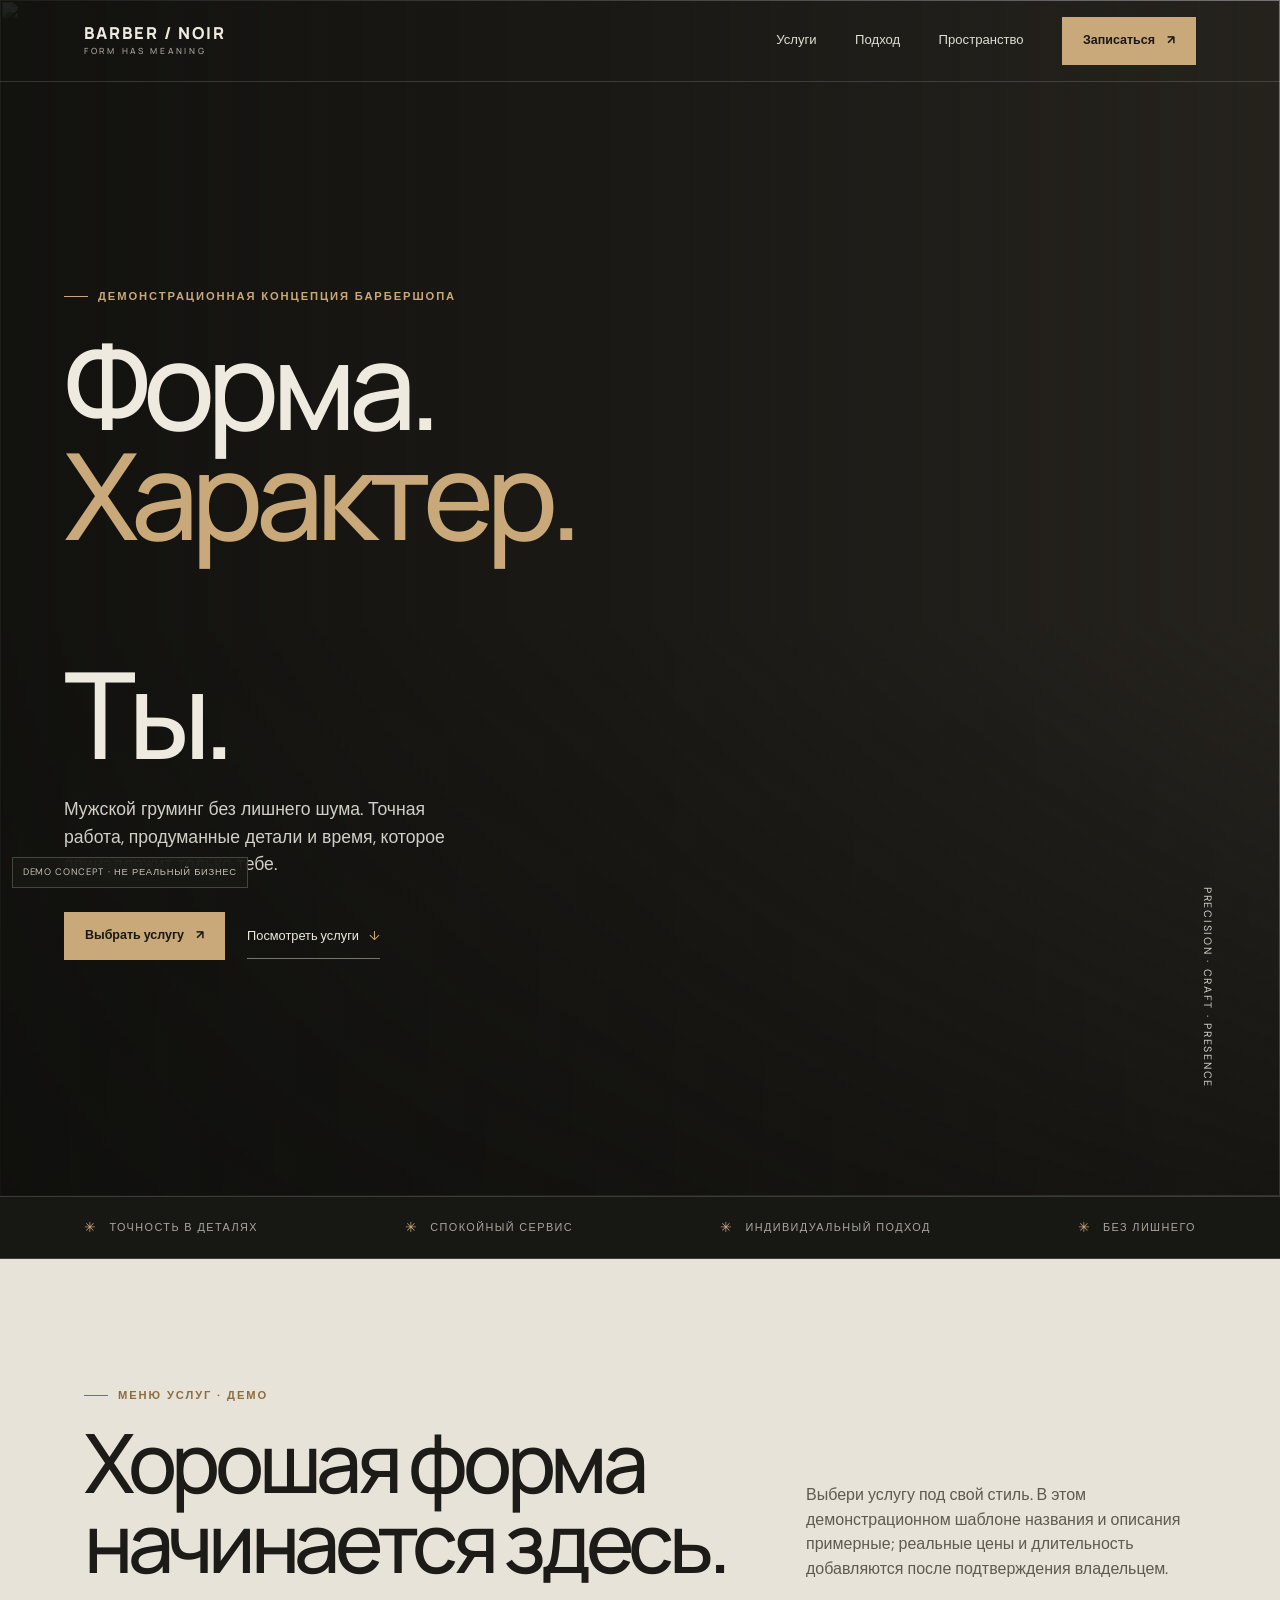
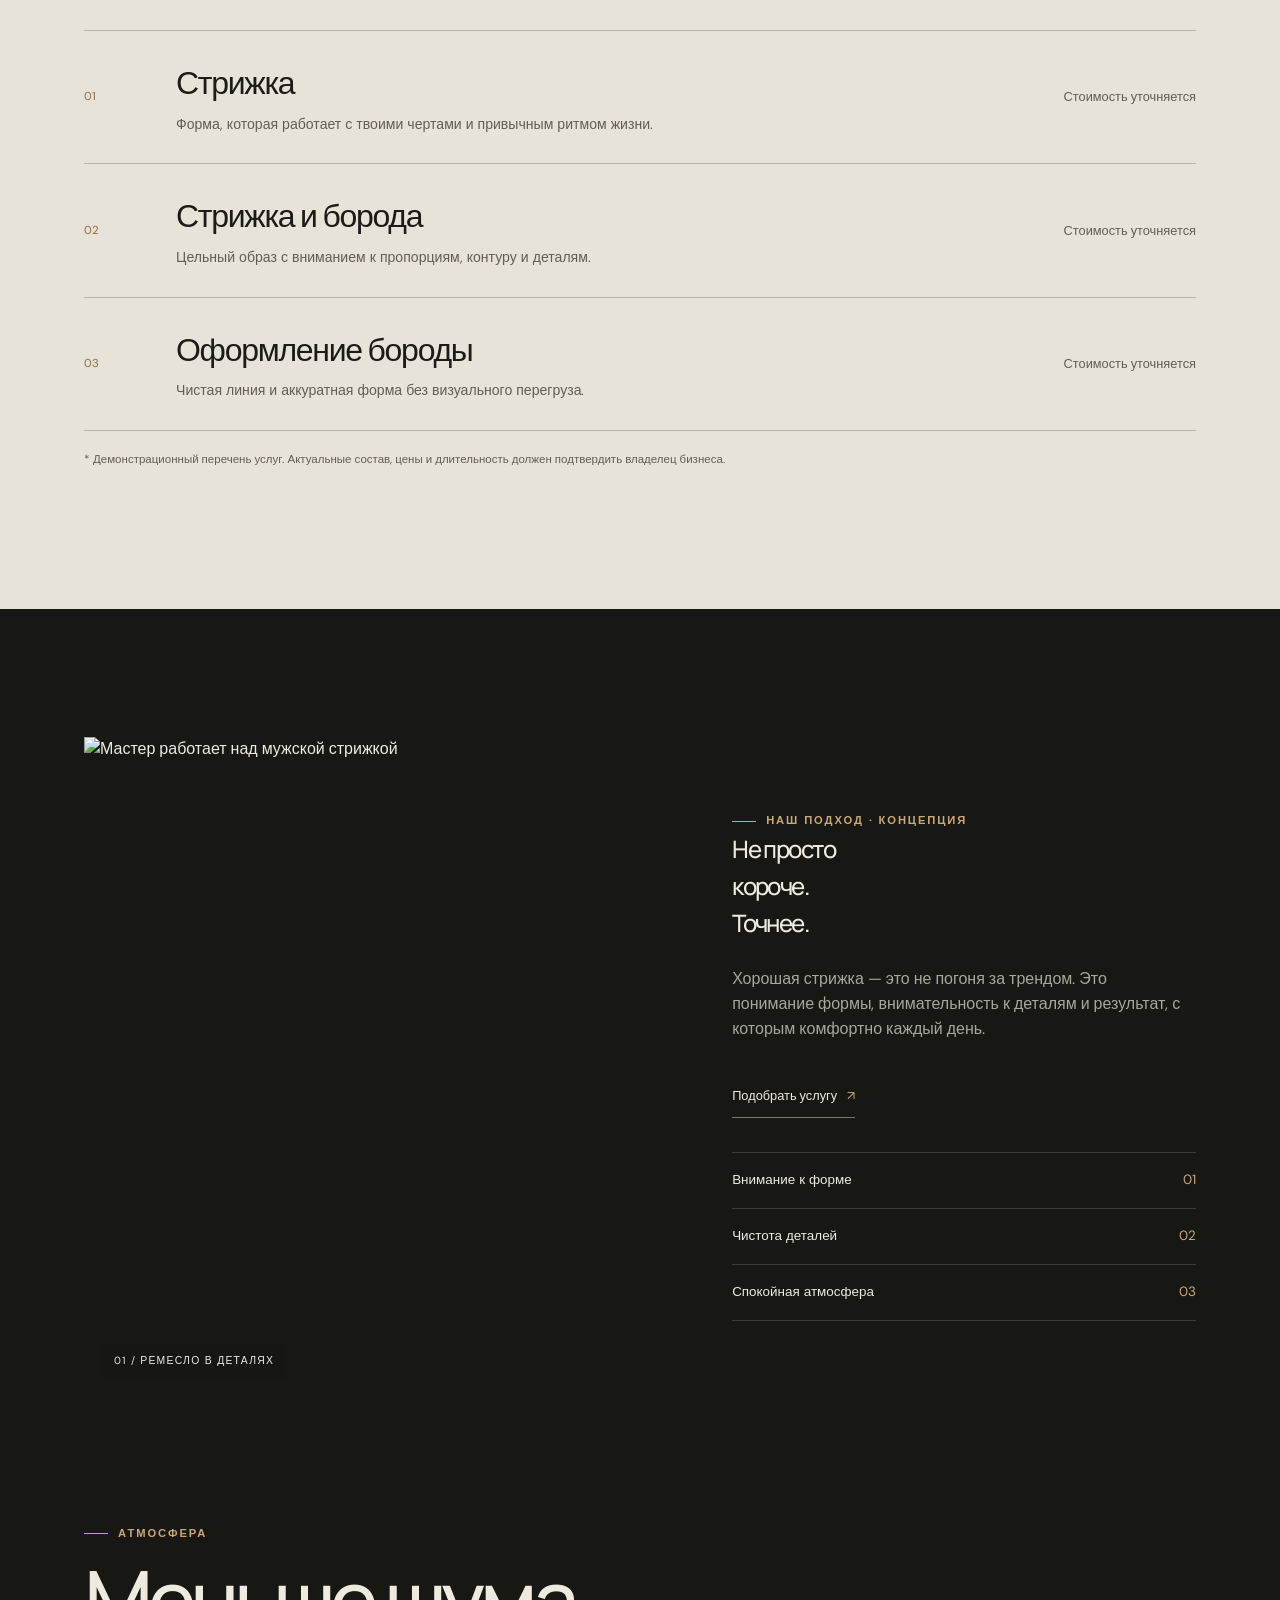
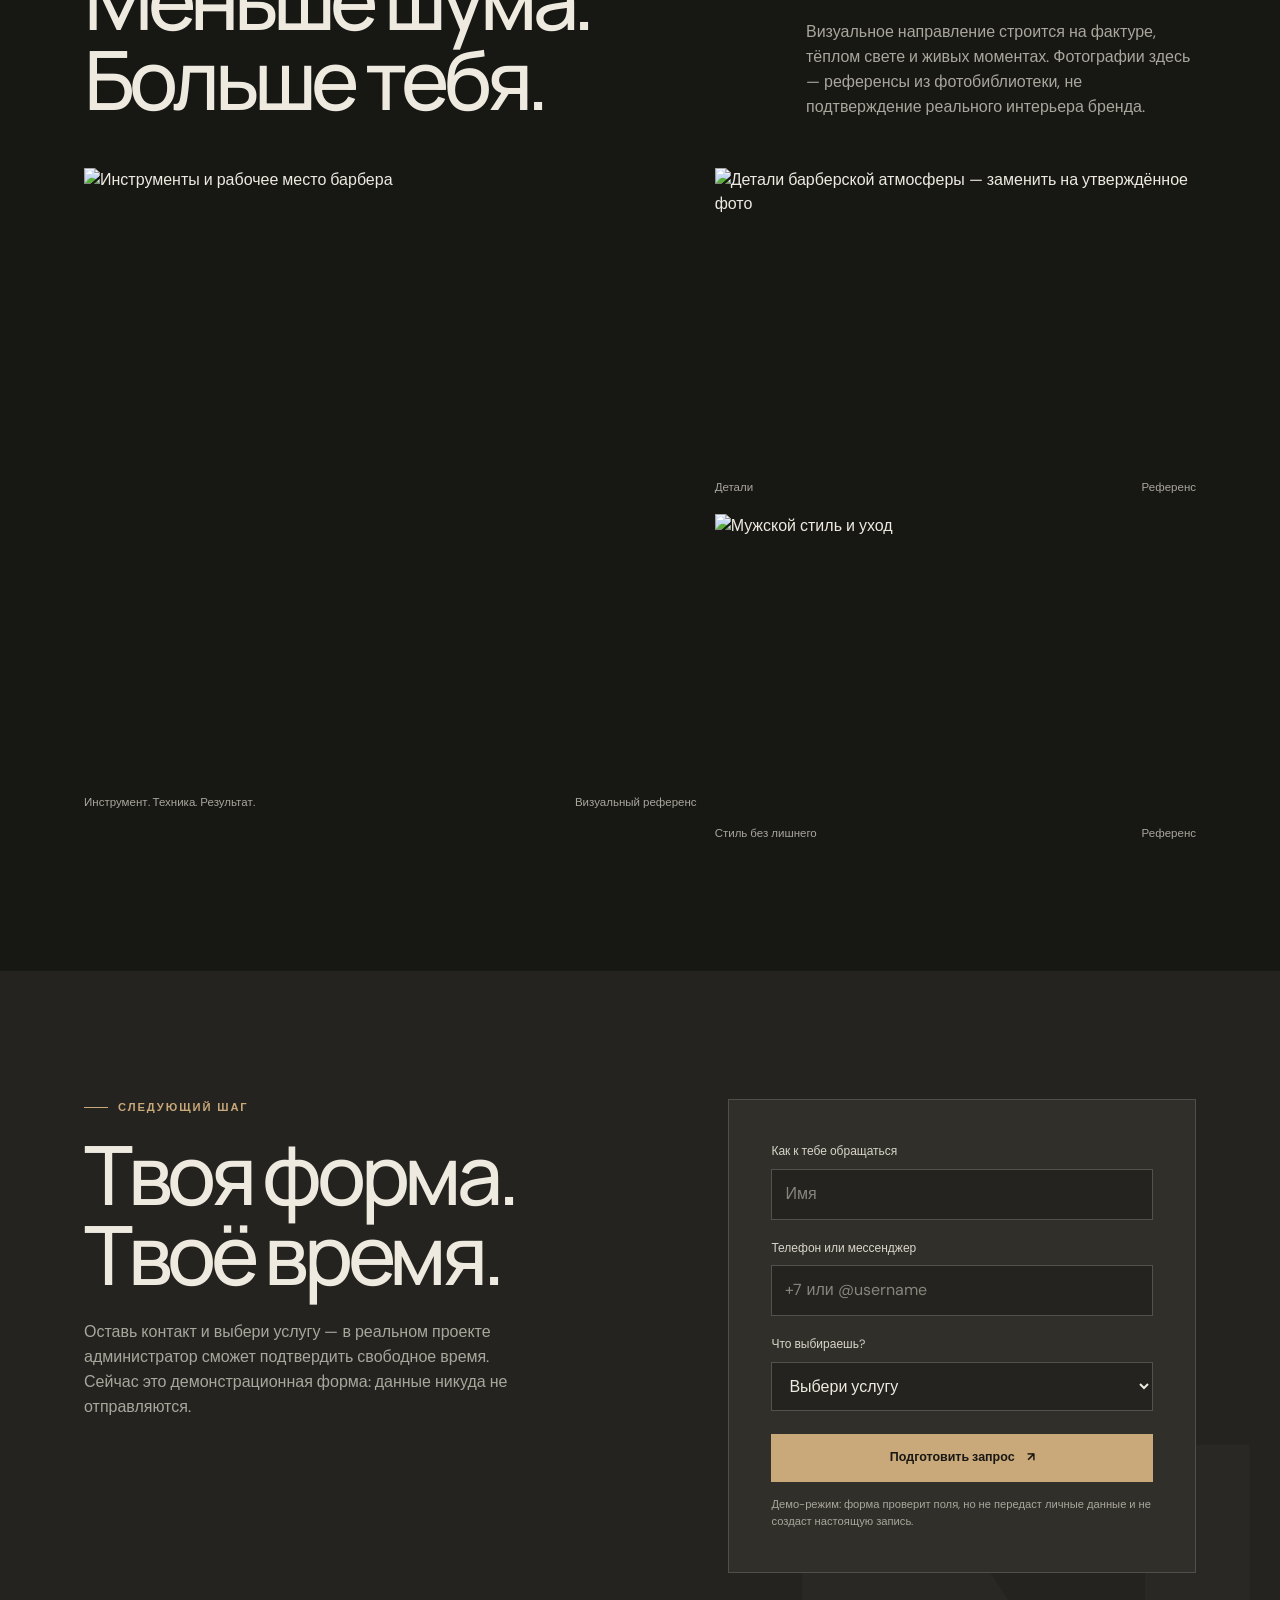
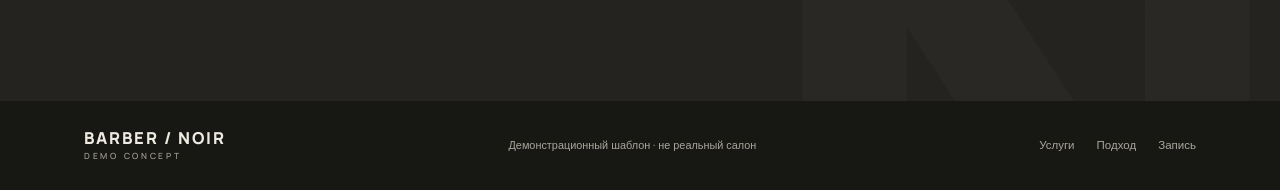
==== demos/barber-noir/index.html @ 36e1f961 "Build BARBER NOIR premium barber landing page demo" ====
<!doctype html>
<html lang="ru">
<head>
  <meta charset="utf-8">
  <meta name="viewport" content="width=device-width, initial-scale=1">
  <meta name="theme-color" content="#171714">
  <meta name="description" content="BARBER / NOIR — демонстрационная концепция современного барбершопа. Чёткая форма, внимание к деталям и спокойная атмосфера.">
  <meta property="og:type" content="website">
  <meta property="og:title" content="BARBER / NOIR — форма имеет значение">
  <meta property="og:description" content="Демонстрационная концепция премиального барбершопа.">
  <title>BARBER / NOIR — форма имеет значение</title>
  <link rel="preconnect" href="https://images.unsplash.com">
  <link rel="preconnect" href="https://fonts.googleapis.com">
  <link rel="preconnect" href="https://fonts.gstatic.com" crossorigin>
  <link href="https://fonts.googleapis.com/css2?family=DM+Sans:wght@400;500;600;700&family=Manrope:wght@400;500;600;700;800&display=swap" rel="stylesheet">
  <style>
    :root{color-scheme:dark;--bg:#171714;--panel:#20201c;--paper:#eeeae0;--muted:#a9a69c;--line:rgba(238,234,224,.17);--accent:#c9a879;--max:1240px;--pad:clamp(20px,5vw,72px);--ease:cubic-bezier(.22,1,.36,1)}
    *,*::before,*::after{box-sizing:border-box}
    html{scroll-behavior:smooth;scroll-padding-top:90px}
    body{margin:0;background:var(--bg);color:var(--paper);font-family:"DM Sans",sans-serif;line-height:1.55;-webkit-font-smoothing:antialiased}
    body.menu-open{overflow:hidden}
    img{display:block;width:100%;height:100%;object-fit:cover}
    a{color:inherit;text-decoration:none}
    button,input,select,textarea{font:inherit}
    button,a,input,select,textarea{-webkit-tap-highlight-color:transparent}
    a:focus-visible,button:focus-visible,input:focus-visible,select:focus-visible{outline:2px solid var(--accent);outline-offset:4px}
    .skip{position:absolute;left:12px;top:-60px;background:var(--paper);color:var(--bg);padding:12px 16px;z-index:100}
    .skip:focus{top:12px}
    .container{width:min(100%,var(--max));margin-inline:auto;padding-inline:var(--pad)}
    .eyebrow{display:flex;align-items:center;gap:10px;color:var(--accent);font-size:.7rem;font-weight:700;letter-spacing:.17em;text-transform:uppercase}
    .eyebrow:before{content:"";width:24px;height:1px;background:currentColor}
    .serif{font-family:"Manrope",sans-serif;letter-spacing:-.065em;font-weight:500}
    .nav{height:82px;position:absolute;inset:0 0 auto;z-index:20;border-bottom:1px solid rgba(255,255,255,.15)}
    .nav-inner{height:100%;display:flex;align-items:center;justify-content:space-between;gap:24px}
    .brand{font-family:"Manrope",sans-serif;font-weight:800;font-size:1.03rem;letter-spacing:.12em;line-height:1.1}
    .brand span{display:block;font-size:.53rem;letter-spacing:.32em;color:var(--muted);font-weight:500;margin-top:5px}
    .nav-links{display:flex;gap:clamp(18px,3vw,42px);align-items:center;font-size:.82rem;color:#e1ded5}
    .nav-links a:not(.nav-cta):hover{color:var(--accent)}
    .nav-cta,.button{display:inline-flex;align-items:center;justify-content:center;gap:12px;min-height:48px;padding:0 20px;border:1px solid var(--accent);background:var(--accent);color:#191814;font-size:.78rem;font-weight:700;transition:background .25s ease,color .25s ease,border-color .25s ease,transform .25s ease}
    .nav-cta:hover,.button:hover{background:transparent;color:var(--paper);transform:translateY(-2px)}
    .menu-toggle{display:none;border:1px solid var(--line);color:var(--paper);background:transparent;width:44px;height:44px;cursor:pointer}
    .hero{min-height:min(850px,100svh);min-height: min(850px, 100svh);position:relative;display:flex;align-items:flex-end;overflow:hidden;background:#28251f}
    .hero-bg{position:absolute;inset:0}
    .hero-bg img{object-position:center 40%;filter:brightness(.65) saturate(.68);animation:hero-settle 1.4s var(--ease) both}
    .hero:after{content:"";position:absolute;inset:0;background:linear-gradient(90deg,rgba(15,15,13,.87) 0%,rgba(15,15,13,.54) 48%,rgba(15,15,13,.08) 100%),linear-gradient(0deg,rgba(15,15,13,.65),transparent 48%)}
    .hero-content{position:relative;z-index:1;padding-top:160px;padding-bottom:clamp(56px,9vw,108px);width:100%}
    .hero-kicker{margin-bottom:25px;animation:rise .9s .1s var(--ease) both}
    h1,h2,h3,p{margin-top:0}
    h1{font-size:clamp(3.4rem,9.4vw,8.8rem);line-height:.91;margin:0 0 28px;max-width:950px;font-weight:500}
    h1 span{color:var(--accent);display:block}
    .hero-copy{max-width:410px;color:#d2cfc6;font-size:clamp(.98rem,1.5vw,1.1rem);margin-bottom:34px;animation:rise .9s .25s var(--ease) both}
    .hero-actions{display:flex;align-items:center;gap:22px;flex-wrap:wrap;animation:rise .9s .35s var(--ease) both}
    .text-link{font-size:.8rem;color:var(--paper);display:inline-flex;align-items:center;gap:10px;border-bottom:1px solid rgba(238,234,224,.45);padding:12px 0}
    .text-link span{color:var(--accent);transition:transform .25s}
    .text-link:hover span{transform:translateX(4px)}
    .hero-meta{position:absolute;right:var(--pad);bottom:clamp(56px,9vw,108px);z-index:2;color:#d2cfc6;font-size:.67rem;letter-spacing:.16em;text-transform:uppercase;writing-mode:vertical-rl}
    .ticker{border-bottom:1px solid var(--line);border-top:1px solid var(--line);overflow:hidden}
    .ticker-inner{display:flex;justify-content:space-between;gap:26px;flex-wrap:wrap;padding-block:20px;color:var(--muted);font-size:.68rem;letter-spacing:.13em;text-transform:uppercase}
    .ticker-inner span{display:flex;align-items:center;gap:12px}
    .ticker-inner span:before{content:"✳";color:var(--accent);font-size:.85rem}
    section{padding-block:clamp(78px,10vw,142px)}
    .section-head{display:grid;grid-template-columns:1fr minmax(240px,390px);gap:36px;align-items:end;margin-bottom:48px}
    .section-head h2,.story h2,.booking h2{font-size:clamp(2.6rem,6.4vw,6rem);line-height:.98;margin:17px 0 0;font-weight:500}
    .section-head p{color:var(--muted);margin:0;max-width:390px}
    .services{background:#e8e3d8;color:#1c1b17}
    .services .eyebrow{color:#8c6d43}
    .services .section-head p{color:#5e5a51}
    .service-list{border-top:1px solid rgba(28,27,23,.24)}
    .service{display:grid;grid-template-columns:70px 1fr auto;gap:22px;align-items:center;padding:28px 0;border-bottom:1px solid rgba(28,27,23,.24)}
    .service-num{font-size:.72rem;color:#8c6d43}
    .service h3{font-size:clamp(1.25rem,2.5vw,2rem);font-weight:500;letter-spacing:-.04em;margin:0 0 5px}
    .service p{color:#625e55;font-size:.88rem;margin:0;max-width:530px}
    .service-price{font-size:.8rem;white-space:nowrap;color:#625e55}
    .service-note{font-size:.72rem;color:#625e55;margin-top:20px}
    .story-grid{display:grid;grid-template-columns:1fr .85fr;gap:clamp(40px,8vw,112px);align-items:center}
    .story-photo{height:clamp(380px,55vw,660px);position:relative}
    .story-photo img{object-position:center}
    .photo-index{position:absolute;left:18px;bottom:18px;padding:10px 12px;background:rgba(23,23,20,.85);font-size:.65rem;letter-spacing:.12em;text-transform:uppercase}
    .story-copy h2{margin-bottom:26px}
    .story-copy>p{color:var(--muted);max-width:450px;margin-bottom:32px}
    .principles{border-top:1px solid var(--line);margin-top:34px}
    .principle{display:flex;justify-content:space-between;gap:18px;padding:17px 0;border-bottom:1px solid var(--line);font-size:.84rem}
    .principle span:last-child{color:var(--accent)}
    .gallery{padding-top:0}
    .gallery-grid{display:grid;grid-template-columns:1.12fr .88fr;gap:18px;align-items:start}
    .gallery-main{height:clamp(330px,50vw,610px)}
    .gallery-side{display:grid;gap:18px}
    .gallery-small{height:clamp(155px,24vw,295px)}
    .gallery-caption{display:flex;justify-content:space-between;gap:20px;margin-top:16px;color:var(--muted);font-size:.72rem}
    .booking{background:#24231f;position:relative;overflow:hidden}
    .booking:after{content:"N";position:absolute;right:-.03em;bottom:-.5em;font-family:"Manrope",sans-serif;font-size:min(65vw,760px);line-height:1;color:rgba(255,255,255,.025);font-weight:800;pointer-events:none}
    .booking-grid{position:relative;z-index:1;display:grid;grid-template-columns:1fr .8fr;gap:60px;align-items:start}
    .booking h2{max-width:650px;margin-bottom:26px}
    .booking-copy{color:var(--muted);max-width:440px}
    .booking-form{background:#302f29;padding:clamp(22px,4vw,42px);border:1px solid var(--line)}
    .field{display:grid;gap:8px;margin-bottom:19px}
    .field label{font-size:.75rem;color:#d9d5cb}
    .field input,.field select{width:100%;min-height:49px;padding:12px 13px;color:var(--paper);background:#24231f;border:1px solid rgba(238,234,224,.23);border-radius:0}
    .field input::placeholder{color:#88857c}
    .field select option{background:#24231f}
    .form-submit{width:100%;cursor:pointer;margin-top:4px}
    .form-note{font-size:.7rem;color:var(--muted);margin:14px 0 0}
    .form-status{display:none;padding:13px;margin-top:14px;border:1px solid var(--accent);font-size:.82rem;color:var(--paper)}
    .form-status.show{display:block}
    .footer{padding-block:28px}
    .footer-inner{display:flex;align-items:center;justify-content:space-between;gap:22px;flex-wrap:wrap}
    .footer-copy{font-size:.68rem;color:var(--muted)}
    .footer-links{display:flex;gap:22px;font-size:.72rem;color:var(--muted)}
    .demo-stamp{position:fixed;z-index:40;bottom:12px;left:12px;background:rgba(23,23,20,.88);border:1px solid rgba(238,234,224,.22);padding:7px 10px;color:#c5c0b5;font-size:.59rem;letter-spacing:.07em;backdrop-filter:blur(8px)}
    .reveal{opacity:1;transform:none}
    .js-ready .reveal{opacity:0;transform:translateY(22px);transition:opacity .75s var(--ease),transform .75s var(--ease)}
    .js-ready .reveal.is-visible{opacity:1;transform:translateY(0)}
    @keyframes rise{from{opacity:0;transform:translateY(22px)}to{opacity:1;transform:translateY(0)}}
    @keyframes hero-settle{from{transform:scale(1.045)}to{transform:scale(1)}}
    @media(min-width:1500px){.hero{min-height:900px}}
    @media(max-width:760px){
      .nav{height:72px}.nav-links{display:none;position:fixed;inset:72px 0 0;background:rgba(23,23,20,.98);padding:36px var(--pad);align-items:stretch;flex-direction:column;gap:0;font-size:1.2rem}
      .nav-links.open{display:flex}.nav-links>a:not(.nav-cta){padding:17px 0;border-bottom:1px solid var(--line)}
      .nav-cta{margin-top:22px}.menu-toggle{display:block}.hero{min-height:760px;min-height:90svh}.hero-bg img{object-position:58% center}.hero:after{background:linear-gradient(90deg,rgba(15,15,13,.79),rgba(15,15,13,.22)),linear-gradient(0deg,rgba(15,15,13,.65),transparent 70%)}
      .hero-content{padding-top:145px;padding-bottom:76px}.hero-meta{display:none}h1{font-size:clamp(3.4rem,15vw,6.2rem)}
      .ticker-inner{justify-content:flex-start;gap:15px 25px}.section-head{grid-template-columns:1fr;gap:18px;margin-bottom:32px}
      .service{grid-template-columns:32px 1fr;gap:12px;padding:22px 0}.service-price{grid-column:2}
      .story-grid,.booking-grid{grid-template-columns:1fr;gap:38px}.story-photo{height:115vw;max-height:540px;order:2}.story-copy{order:1}
      .gallery-grid{grid-template-columns:1fr;gap:16px}.gallery-main{height:110vw;max-height:520px}.gallery-side{grid-template-columns:1fr 1fr;gap:12px}.gallery-small{height:45vw;max-height:250px}
      .booking-grid{gap:28px}.footer-inner{align-items:flex-start;flex-direction:column}.footer-links{flex-wrap:wrap}
    }
    @media(max-width:390px){.hero-actions{align-items:flex-start;flex-direction:column;gap:10px}.button{width:100%}.gallery-caption{flex-direction:column;gap:4px}}
    @media(prefers-reduced-motion:reduce){html{scroll-behavior:auto}*,*::before,*::after{animation-duration:.01ms!important;animation-iteration-count:1!important;transition-duration:.01ms!important;scroll-behavior:auto!important}.js-ready .reveal{opacity:1;transform:none}}
  </style>
  <script>document.documentElement.classList.add('js-ready');</script>
</head>
<body>
  <a class="skip" href="#main">Перейти к содержанию</a>
  <header class="nav">
    <div class="container nav-inner">
      <a class="brand" href="#top" aria-label="BARBER NOIR — на главную">BARBER / NOIR<span>FORM HAS MEANING</span></a>
      <nav class="nav-links" id="nav-links" aria-label="Основная навигация">
        <a href="#services">Услуги</a><a href="#approach">Подход</a><a href="#space">Пространство</a><a class="nav-cta" href="#booking">Записаться <span aria-hidden="true">↗</span></a>
      </nav>
      <button class="menu-toggle" type="button" aria-label="Открыть меню" aria-controls="nav-links" aria-expanded="false"><span aria-hidden="true">☰</span></button>
    </div>
  </header>
  <main id="main">
    <section class="hero" id="top" aria-labelledby="hero-title">
      <div class="hero-bg" aria-hidden="true"><img src="https://images.unsplash.com/photo-1503951914875-452162b0f3f1?auto=format&fit=crop&w=2200&q=85" alt="" fetchpriority="high"></div>
      <div class="container hero-content">
        <div class="eyebrow hero-kicker">Демонстрационная концепция барбершопа</div>
        <h1 class="serif" id="hero-title">Форма.<br><span>Характер.</span><br>Ты.</h1>
        <p class="hero-copy">Мужской груминг без лишнего шума. Точная работа, продуманные детали и время, которое принадлежит только тебе.</p>
        <div class="hero-actions"><a class="button" href="#booking">Выбрать услугу <span aria-hidden="true">↗</span></a><a class="text-link" href="#services">Посмотреть услуги <span aria-hidden="true">↓</span></a></div>
      </div>
      <div class="hero-meta" aria-hidden="true">Precision · Craft · Presence</div>
    </section>
    <div class="ticker" aria-label="Принципы бренда"><div class="container ticker-inner"><span>Точность в деталях</span><span>Спокойный сервис</span><span>Индивидуальный подход</span><span>Без лишнего</span></div></div>
    <section class="services" id="services" aria-labelledby="services-title">
      <div class="container">
        <div class="section-head reveal"><div><div class="eyebrow">Меню услуг · демо</div><h2 class="serif" id="services-title">Хорошая форма<br>начинается здесь.</h2></div><p>Выбери услугу под свой стиль. В этом демонстрационном шаблоне названия и описания примерные; реальные цены и длительность добавляются после подтверждения владельцем.</p></div>
        <div class="service-list">
          <article class="service reveal"><div class="service-num">01</div><div><h3>Стрижка</h3><p>Форма, которая работает с твоими чертами и привычным ритмом жизни.</p></div><div class="service-price">Стоимость уточняется</div></article>
          <article class="service reveal"><div class="service-num">02</div><div><h3>Стрижка и борода</h3><p>Цельный образ с вниманием к пропорциям, контуру и деталям.</p></div><div class="service-price">Стоимость уточняется</div></article>
          <article class="service reveal"><div class="service-num">03</div><div><h3>Оформление бороды</h3><p>Чистая линия и аккуратная форма без визуального перегруза.</p></div><div class="service-price">Стоимость уточняется</div></article>
        </div>
        <p class="service-note">* Демонстрационный перечень услуг. Актуальные состав, цены и длительность должен подтвердить владелец бизнеса.</p>
      </div>
    </section>
    <section id="approach" aria-labelledby="approach-title">
      <div class="container story-grid">
        <div class="story-photo reveal"><img src="https://images.unsplash.com/photo-1621605815971-fbc98d665033?auto=format&fit=crop&w=1200&q=85" alt="Мастер работает над мужской стрижкой" loading="lazy"><span class="photo-index">01 / Ремесло в деталях</span></div>
        <div class="story-copy reveal"><div class="eyebrow">Наш подход · концепция</div><h2 class="serif" id="approach-title">Не просто<br>короче.<br>Точнее.</h2><p>Хорошая стрижка — это не погоня за трендом. Это понимание формы, внимательность к деталям и результат, с которым комфортно каждый день.</p><a class="text-link" href="#booking">Подобрать услугу <span aria-hidden="true">↗</span></a><div class="principles"><div class="principle"><span>Внимание к форме</span><span>01</span></div><div class="principle"><span>Чистота деталей</span><span>02</span></div><div class="principle"><span>Спокойная атмосфера</span><span>03</span></div></div></div>
      </div>
    </section>
    <section class="gallery" id="space" aria-labelledby="space-title">
      <div class="container">
        <div class="section-head reveal"><div><div class="eyebrow">Атмосфера</div><h2 class="serif" id="space-title">Меньше шума.<br>Больше тебя.</h2></div><p>Визуальное направление строится на фактуре, тёплом свете и живых моментах. Фотографии здесь — референсы из фотобиблиотеки, не подтверждение реального интерьера бренда.</p></div>
        <div class="gallery-grid">
          <figure class="reveal" style="margin:0"><div class="gallery-main"><img src="https://images.unsplash.com/photo-1599351431202-1e0f0137899a?auto=format&fit=crop&w=1400&q=85" alt="Инструменты и рабочее место барбера" loading="lazy"></div><figcaption class="gallery-caption"><span>Инструмент. Техника. Результат.</span><span>Визуальный референс</span></figcaption></figure>
          <div class="gallery-side">
            <figure class="reveal" style="margin:0"><div class="gallery-small"><img src="https://images.unsplash.com/photo- barber-placeholder?auto=format&fit=crop&w=900&q=80" alt="Детали барберской атмосферы — заменить на утверждённое фото" loading="lazy"></div><figcaption class="gallery-caption"><span>Детали</span><span>Референс</span></figcaption></figure>
            <figure class="reveal" style="margin:0"><div class="gallery-small"><img src="https://images.unsplash.com/photo-1512690459411-b9245aed614b?auto=format&fit=crop&w=900&q=85" alt="Мужской стиль и уход" loading="lazy"></div><figcaption class="gallery-caption"><span>Стиль без лишнего</span><span>Референс</span></figcaption></figure>
          </div>
        </div>
      </div>
    </section>
    <section class="booking" id="booking" aria-labelledby="booking-title">
      <div class="container booking-grid">
        <div class="reveal"><div class="eyebrow">Следующий шаг</div><h2 class="serif" id="booking-title">Твоя форма.<br>Твоё время.</h2><p class="booking-copy">Оставь контакт и выбери услугу — в реальном проекте администратор сможет подтвердить свободное время. Сейчас это демонстрационная форма: данные никуда не отправляются.</p></div>
        <form class="booking-form reveal" id="booking-form">
          <div class="field"><label for="client-name">Как к тебе обращаться</label><input id="client-name" name="name" autocomplete="name" placeholder="Имя" required minlength="2" maxlength="60"></div>
          <div class="field"><label for="client-contact">Телефон или мессенджер</label><input id="client-contact" name="contact" autocomplete="tel" placeholder="+7 или @username" required minlength="5" maxlength="80"></div>
          <div class="field"><label for="service-choice">Что выбираешь?</label><select id="service-choice" name="service" required><option value="" selected disabled>Выбери услугу</option><option>Стрижка</option><option>Стрижка и борода</option><option>Оформление бороды</option></select></div>
          <button class="button form-submit" type="submit">Подготовить запрос <span aria-hidden="true">↗</span></button>
          <p class="form-note">Демо-режим: форма проверит поля, но не передаст личные данные и не создаст настоящую запись.</p>
          <div class="form-status" id="form-status" role="status" aria-live="polite"></div>
        </form>
      </div>
    </section>
  </main>
  <footer class="footer"><div class="container footer-inner"><a class="brand" href="#top">BARBER / NOIR<span>DEMO CONCEPT</span></a><div class="footer-copy">Демонстрационный шаблон · не реальный салон</div><div class="footer-links"><a href="#services">Услуги</a><a href="#approach">Подход</a><a href="#booking">Запись</a></div></div></footer>
  <div class="demo-stamp">DEMO CONCEPT · НЕ РЕАЛЬНЫЙ БИЗНЕС</div>
  <script>
    (() => {
      const toggle = document.querySelector('.menu-toggle');
      const nav = document.querySelector('.nav-links');
      const closeMenu = () => {
        nav.classList.remove('open');
        toggle.setAttribute('aria-expanded', 'false');
        toggle.setAttribute('aria-label', 'Открыть меню');
        toggle.innerHTML = '<span aria-hidden="true">☰</span>';
        document.body.classList.remove('menu-open');
      };
      toggle.addEventListener('click', () => {
        const open = toggle.getAttribute('aria-expanded') !== 'true';
        toggle.setAttribute('aria-expanded', String(open));
        toggle.setAttribute('aria-label', open ? 'Закрыть меню' : 'Открыть меню');
        toggle.innerHTML = open ? '<span aria-hidden="true">×</span>' : '<span aria-hidden="true">☰</span>';
        nav.classList.toggle('open', open);
        document.body.classList.toggle('menu-open', open);
      });
      nav.querySelectorAll('a').forEach(link => link.addEventListener('click', closeMenu));
      document.addEventListener('keydown', event => { if (event.key === 'Escape') closeMenu(); });
      const items = document.querySelectorAll('.reveal');
      if ('IntersectionObserver' in window && !window.matchMedia('(prefers-reduced-motion: reduce)').matches) {
        const observer = new IntersectionObserver(entries => {
          entries.forEach(entry => {
            if (entry.isIntersecting) {
              entry.target.classList.add('is-visible');
              observer.unobserve(entry.target);
            }
          });
        }, {threshold: 0.12});
        items.forEach(item => observer.observe(item));
      } else {
        items.forEach(item => item.classList.add('is-visible'));
      }
      const form = document.getElementById('booking-form');
      const status = document.getElementById('form-status');
      form.addEventListener('submit', event => {
        event.preventDefault();
        if (!form.reportValidity()) return;
        const name = document.getElementById('client-name').value.trim();
        const service = document.getElementById('service-choice').value;
        status.textContent = 'Демонстрация: запрос на услугу «' + service + '» для имени «' + name + '» проверен в браузере. Ничего не отправлено — для реальной записи нужно подключить и согласовать канал приёма заявок.';
        status.classList.add('show');
      });
    })();
  </script>
</body>
</html>
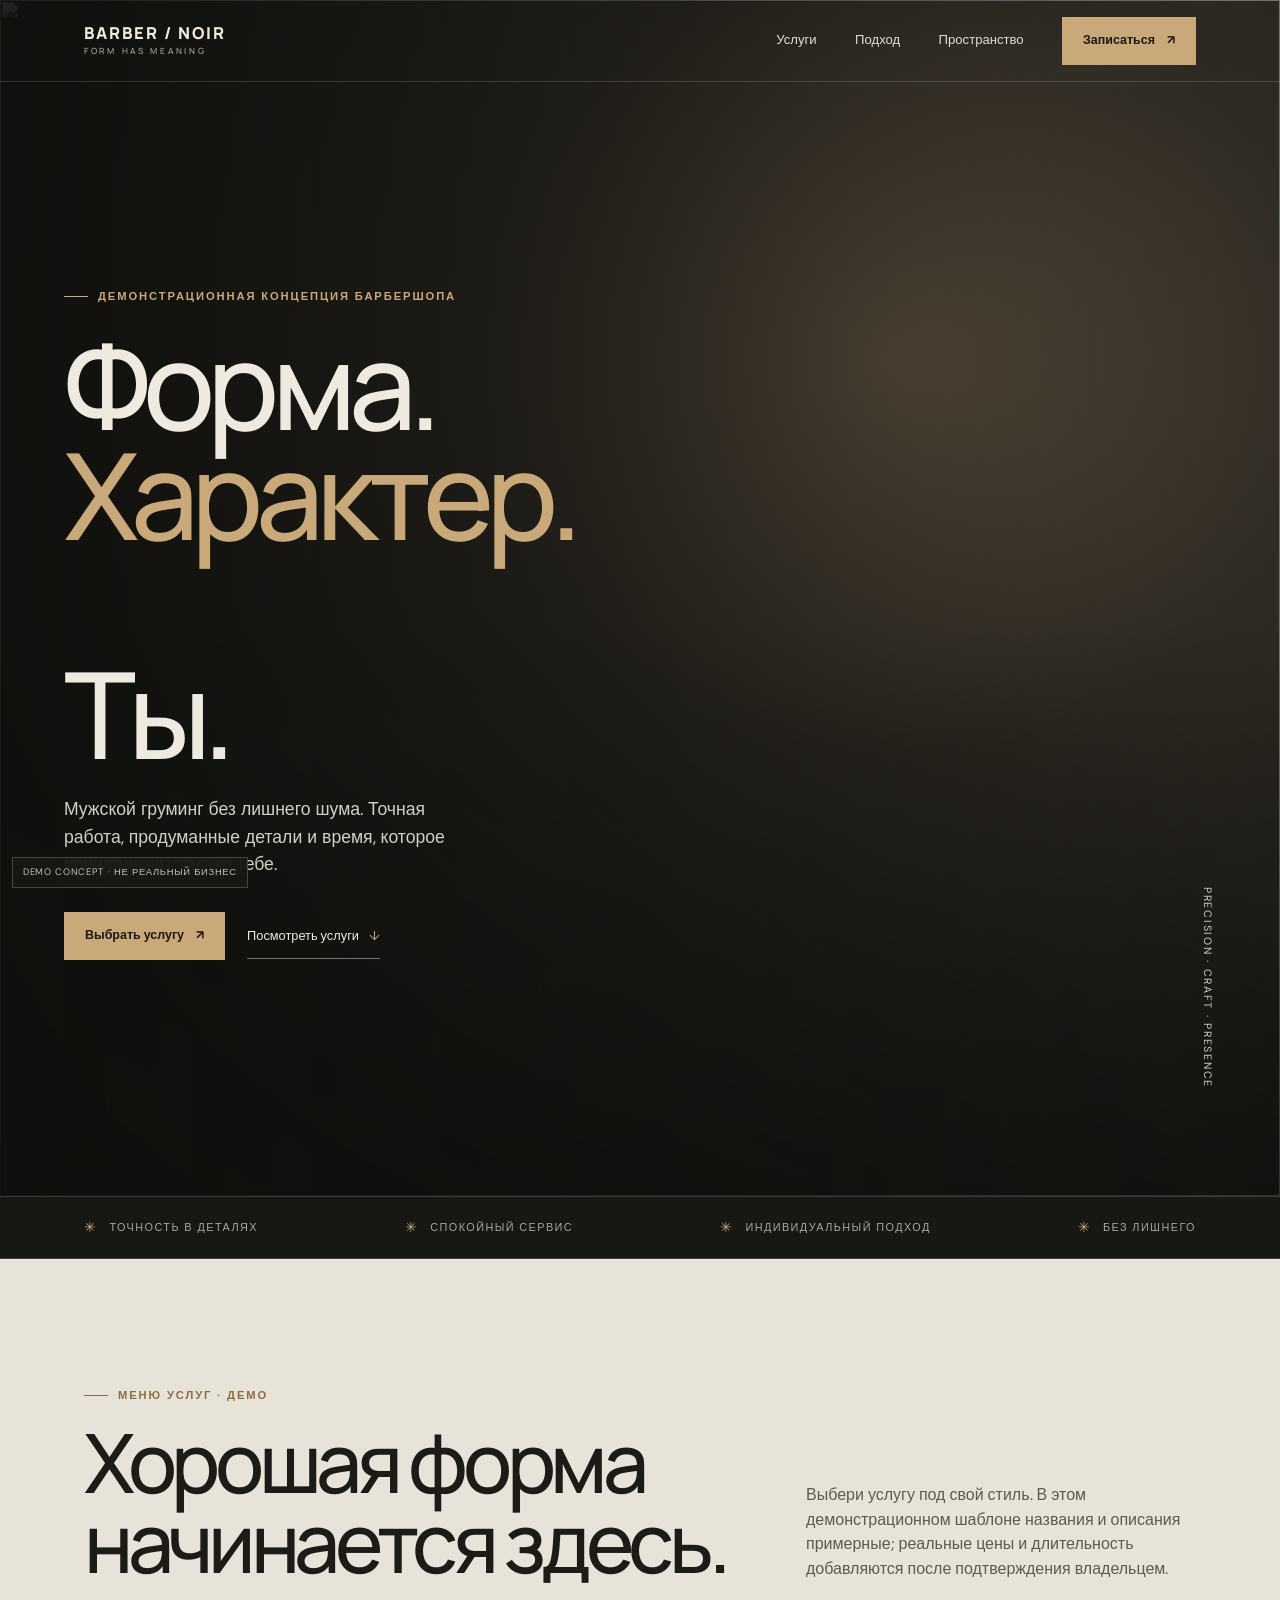
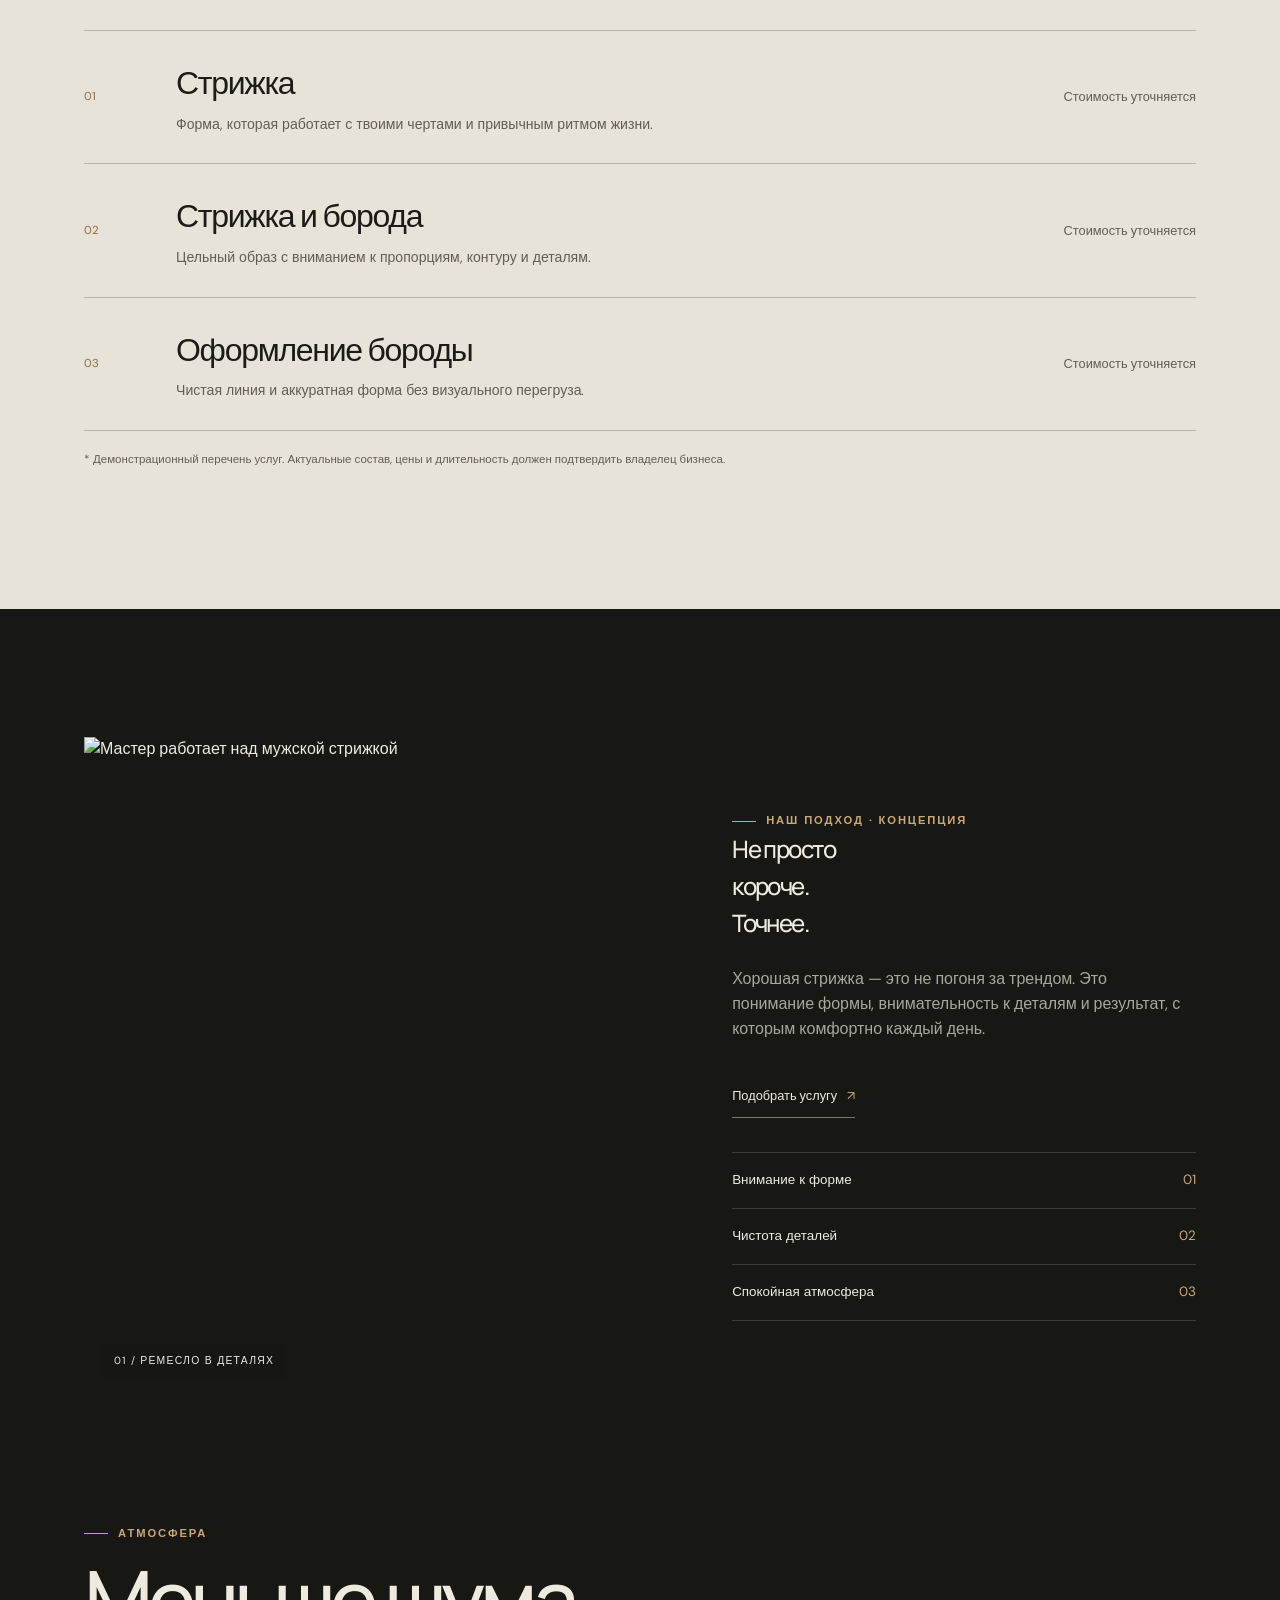
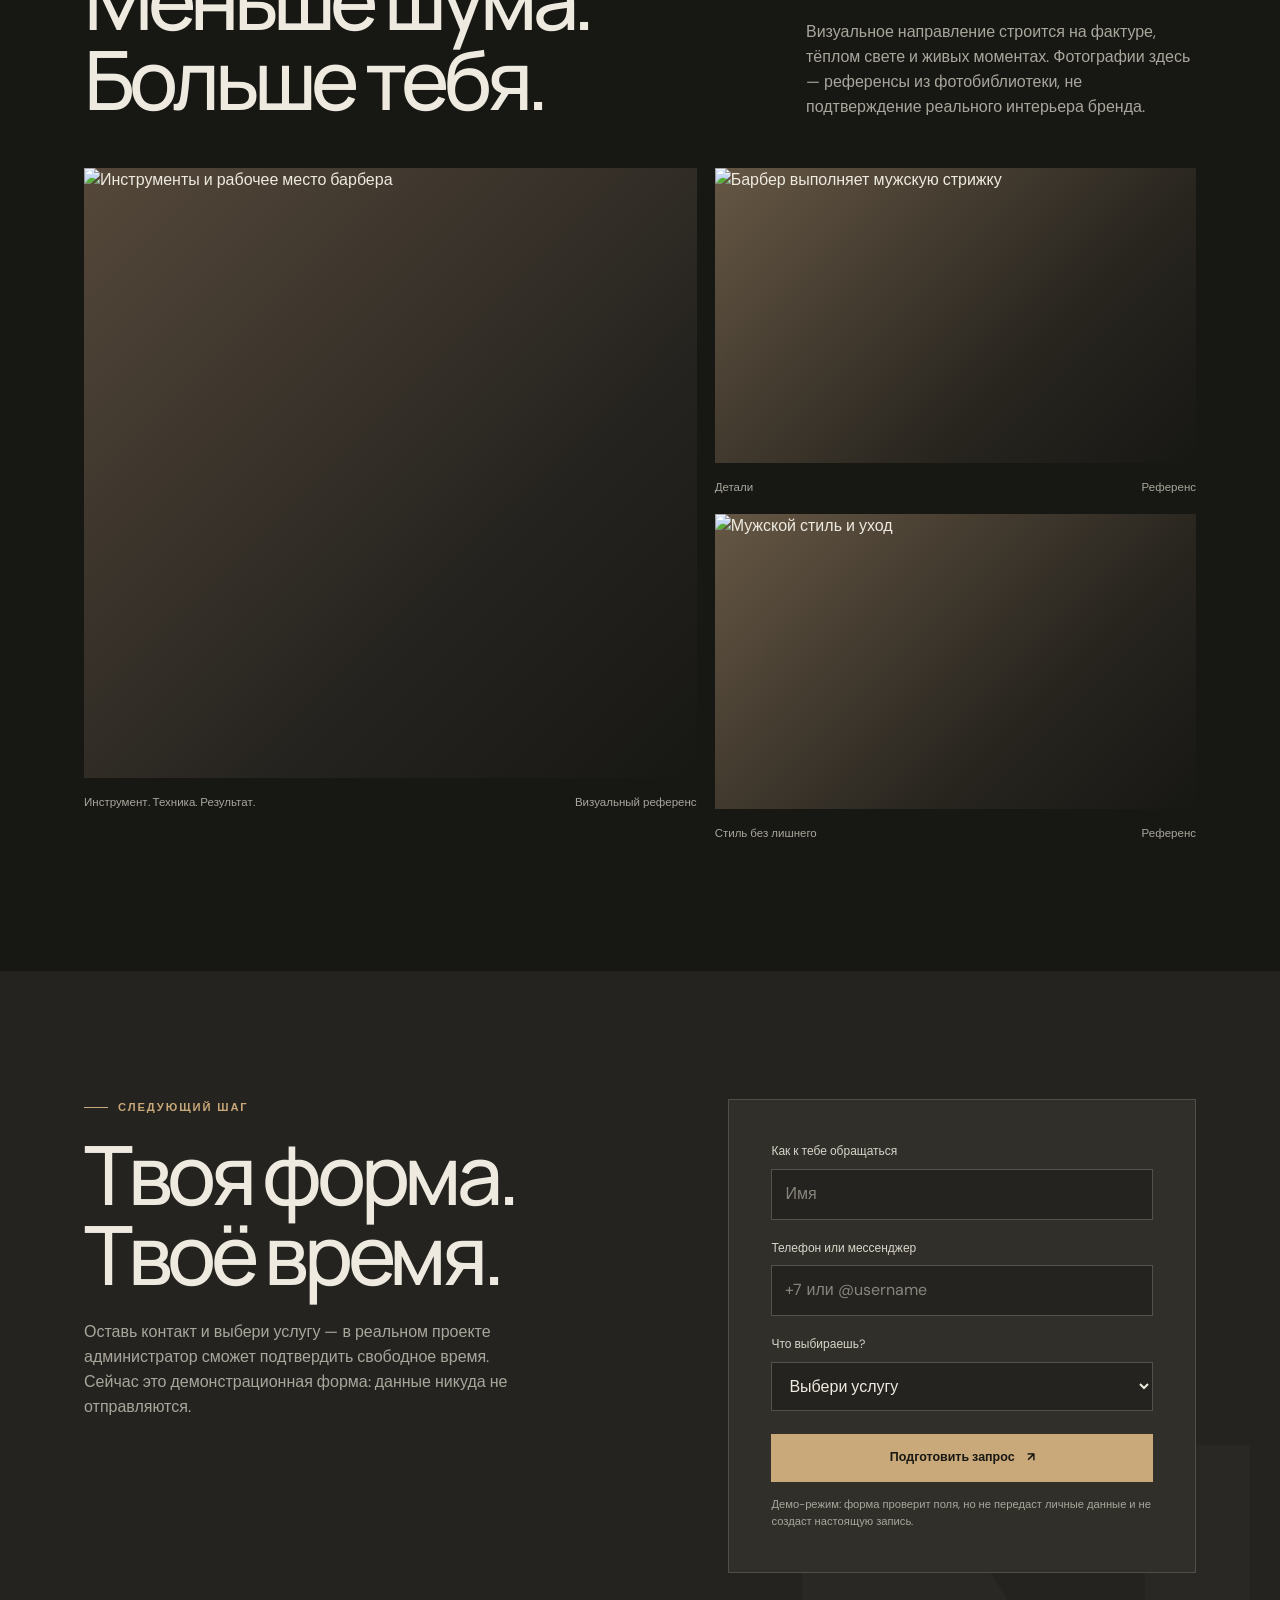
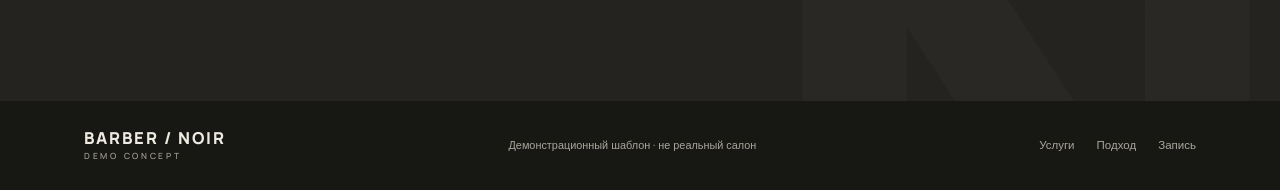
==== commit 1953cde4: "Improve barber demo image fallbacks and remove repeated gallery photo" ====
--- a/demos/barber-noir/index.html
+++ b/demos/barber-noir/index.html
@@ -40,7 +40,7 @@
     .nav-cta:hover,.button:hover{background:transparent;color:var(--paper);transform:translateY(-2px)}
     .menu-toggle{display:none;border:1px solid var(--line);color:var(--paper);background:transparent;width:44px;height:44px;cursor:pointer}
     .hero{min-height:min(850px,100svh);min-height: min(850px, 100svh);position:relative;display:flex;align-items:flex-end;overflow:hidden;background:#28251f}
-    .hero-bg{position:absolute;inset:0}
+    .hero-bg{position:absolute;inset:0;background:radial-gradient(ellipse at 70% 30%,#665744 0%,#332e26 34%,#171714 78%)}
     .hero-bg img{object-position:center 40%;filter:brightness(.65) saturate(.68);animation:hero-settle 1.4s var(--ease) both}
     .hero:after{content:"";position:absolute;inset:0;background:linear-gradient(90deg,rgba(15,15,13,.87) 0%,rgba(15,15,13,.54) 48%,rgba(15,15,13,.08) 100%),linear-gradient(0deg,rgba(15,15,13,.65),transparent 48%)}
     .hero-content{position:relative;z-index:1;padding-top:160px;padding-bottom:clamp(56px,9vw,108px);width:100%}
@@ -83,9 +83,9 @@
     .principle span:last-child{color:var(--accent)}
     .gallery{padding-top:0}
     .gallery-grid{display:grid;grid-template-columns:1.12fr .88fr;gap:18px;align-items:start}
-    .gallery-main{height:clamp(330px,50vw,610px)}
+    .gallery-main{height:clamp(330px,50vw,610px);background:linear-gradient(135deg,#55483a,#25231f 65%,#171714)}
     .gallery-side{display:grid;gap:18px}
-    .gallery-small{height:clamp(155px,24vw,295px)}
+    .gallery-small{height:clamp(155px,24vw,295px);background:linear-gradient(135deg,#665744,#28251f 65%,#171714)}
     .gallery-caption{display:flex;justify-content:space-between;gap:20px;margin-top:16px;color:var(--muted);font-size:.72rem}
     .booking{background:#24231f;position:relative;overflow:hidden}
     .booking:after{content:"N";position:absolute;right:-.03em;bottom:-.5em;font-family:"Manrope",sans-serif;font-size:min(65vw,760px);line-height:1;color:rgba(255,255,255,.025);font-weight:800;pointer-events:none}
@@ -127,7 +127,15 @@
     @media(max-width:390px){.hero-actions{align-items:flex-start;flex-direction:column;gap:10px}.button{width:100%}.gallery-caption{flex-direction:column;gap:4px}}
     @media(prefers-reduced-motion:reduce){html{scroll-behavior:auto}*,*::before,*::after{animation-duration:.01ms!important;animation-iteration-count:1!important;transition-duration:.01ms!important;scroll-behavior:auto!important}.js-ready .reveal{opacity:1;transform:none}}
   </style>
-  <script>document.documentElement.classList.add('js-ready');</script>
+  <script>
+    // Graceful fallback: hide broken remote images instead of showing browser broken-image icons.
+    document.querySelectorAll('img').forEach((img) => {
+      img.addEventListener('error', () => {
+        img.hidden = true;
+        img.setAttribute('aria-hidden', 'true');
+      }, { once: true });
+    });
+document.documentElement.classList.add('js-ready');</script>
 </head>
 <body>
   <a class="skip" href="#main">Перейти к содержанию</a>
@@ -175,7 +183,7 @@
         <div class="gallery-grid">
           <figure class="reveal" style="margin:0"><div class="gallery-main"><img src="https://images.unsplash.com/photo-1599351431202-1e0f0137899a?auto=format&fit=crop&w=1400&q=85" alt="Инструменты и рабочее место барбера" loading="lazy"></div><figcaption class="gallery-caption"><span>Инструмент. Техника. Результат.</span><span>Визуальный референс</span></figcaption></figure>
           <div class="gallery-side">
-            <figure class="reveal" style="margin:0"><div class="gallery-small"><img src="https://images.unsplash.com/photo- barber-placeholder?auto=format&fit=crop&w=900&q=80" alt="Детали барберской атмосферы — заменить на утверждённое фото" loading="lazy"></div><figcaption class="gallery-caption"><span>Детали</span><span>Референс</span></figcaption></figure>
+            <figure class="reveal" style="margin:0"><div class="gallery-small"><img src="https://images.unsplash.com/photo-1622286342621-4bd786c2447c?auto=format&fit=crop&w=900&q=85" alt="Барбер выполняет мужскую стрижку" loading="lazy"></div><figcaption class="gallery-caption"><span>Детали</span><span>Референс</span></figcaption></figure>
             <figure class="reveal" style="margin:0"><div class="gallery-small"><img src="https://images.unsplash.com/photo-1512690459411-b9245aed614b?auto=format&fit=crop&w=900&q=85" alt="Мужской стиль и уход" loading="lazy"></div><figcaption class="gallery-caption"><span>Стиль без лишнего</span><span>Референс</span></figcaption></figure>
           </div>
         </div>
